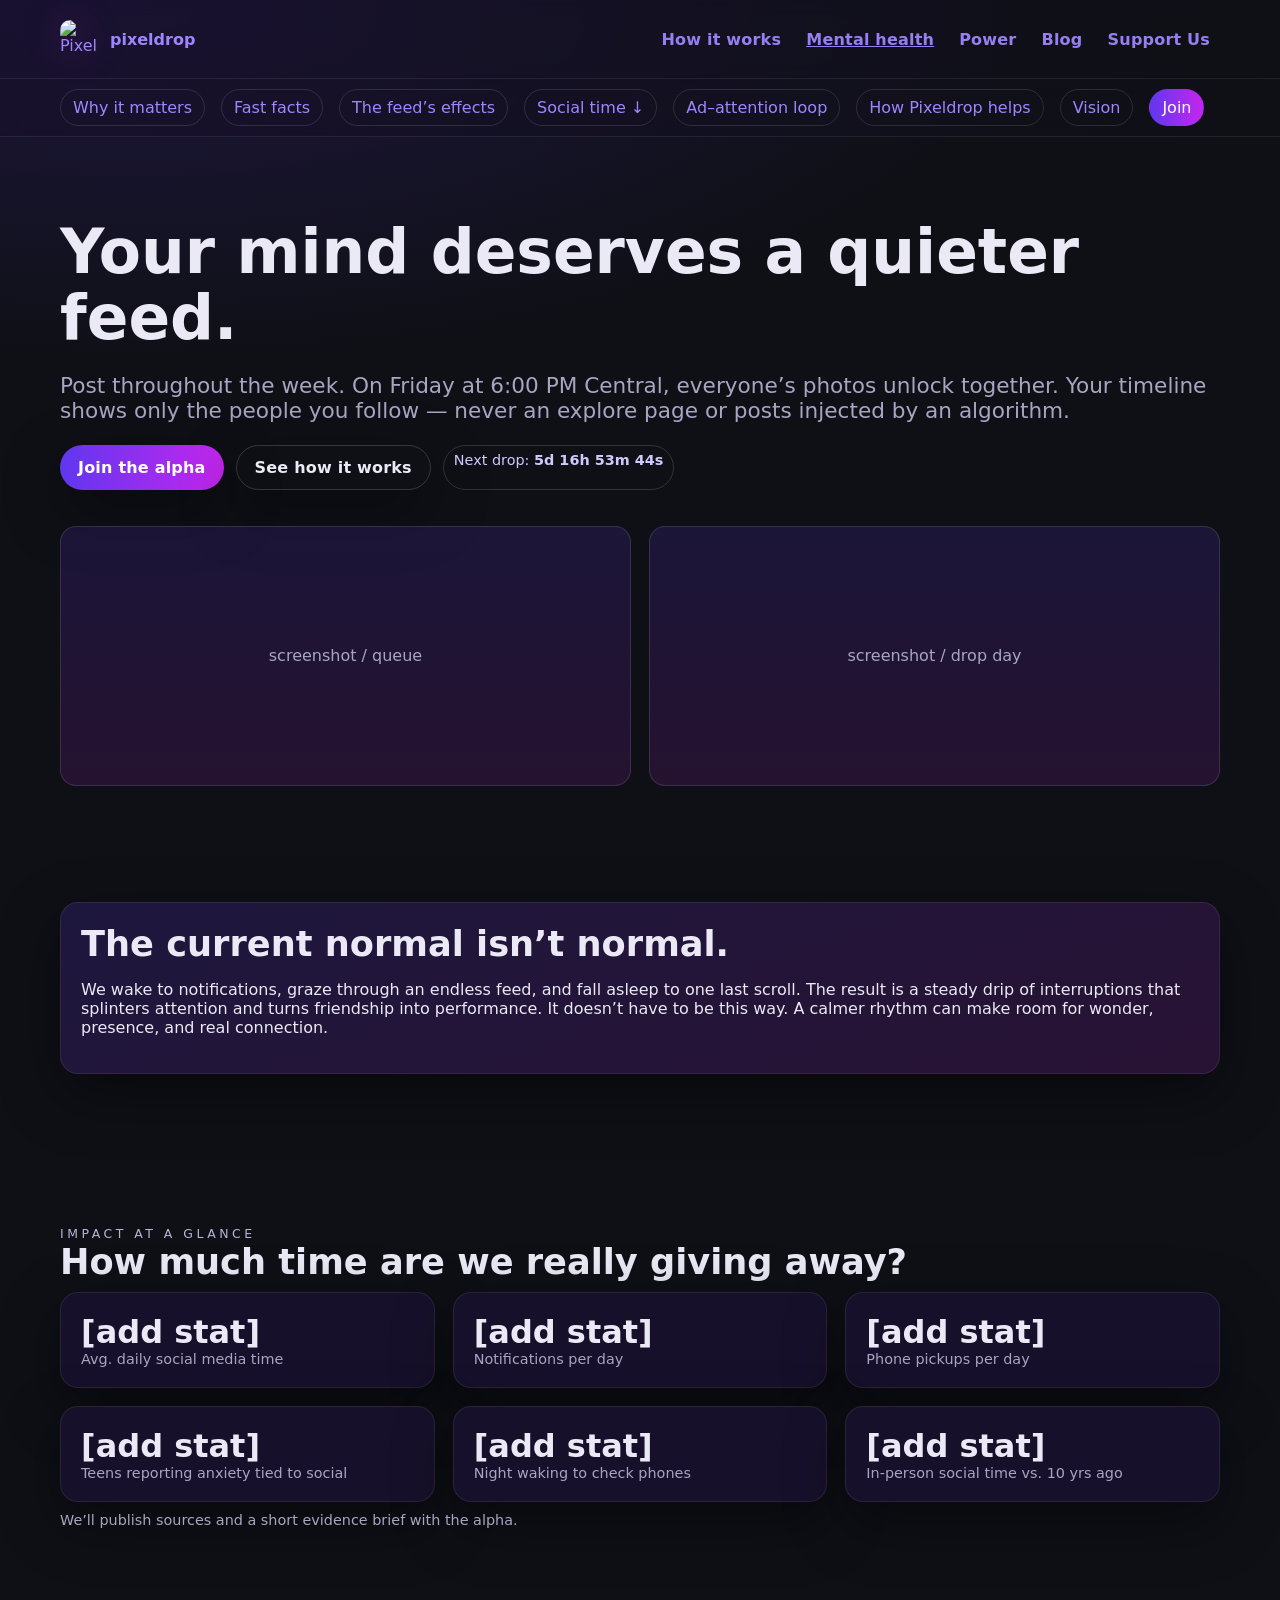
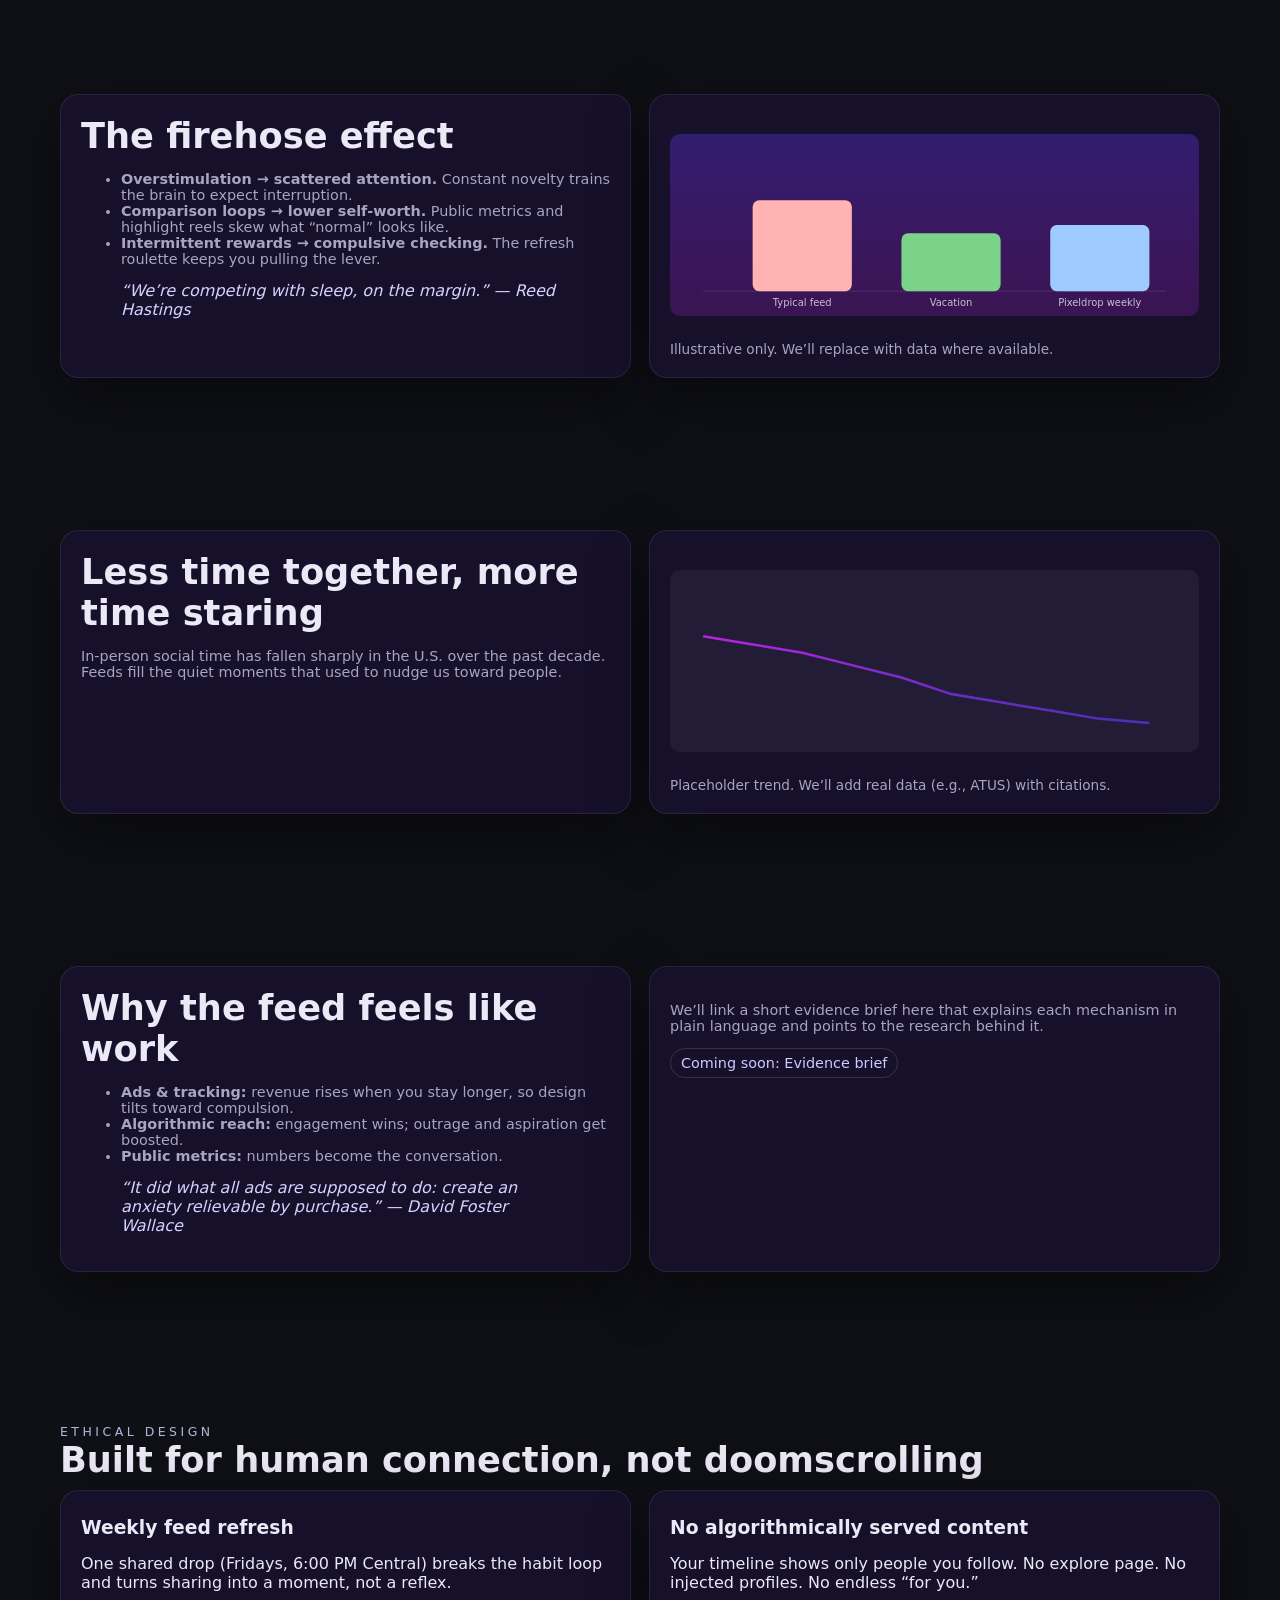
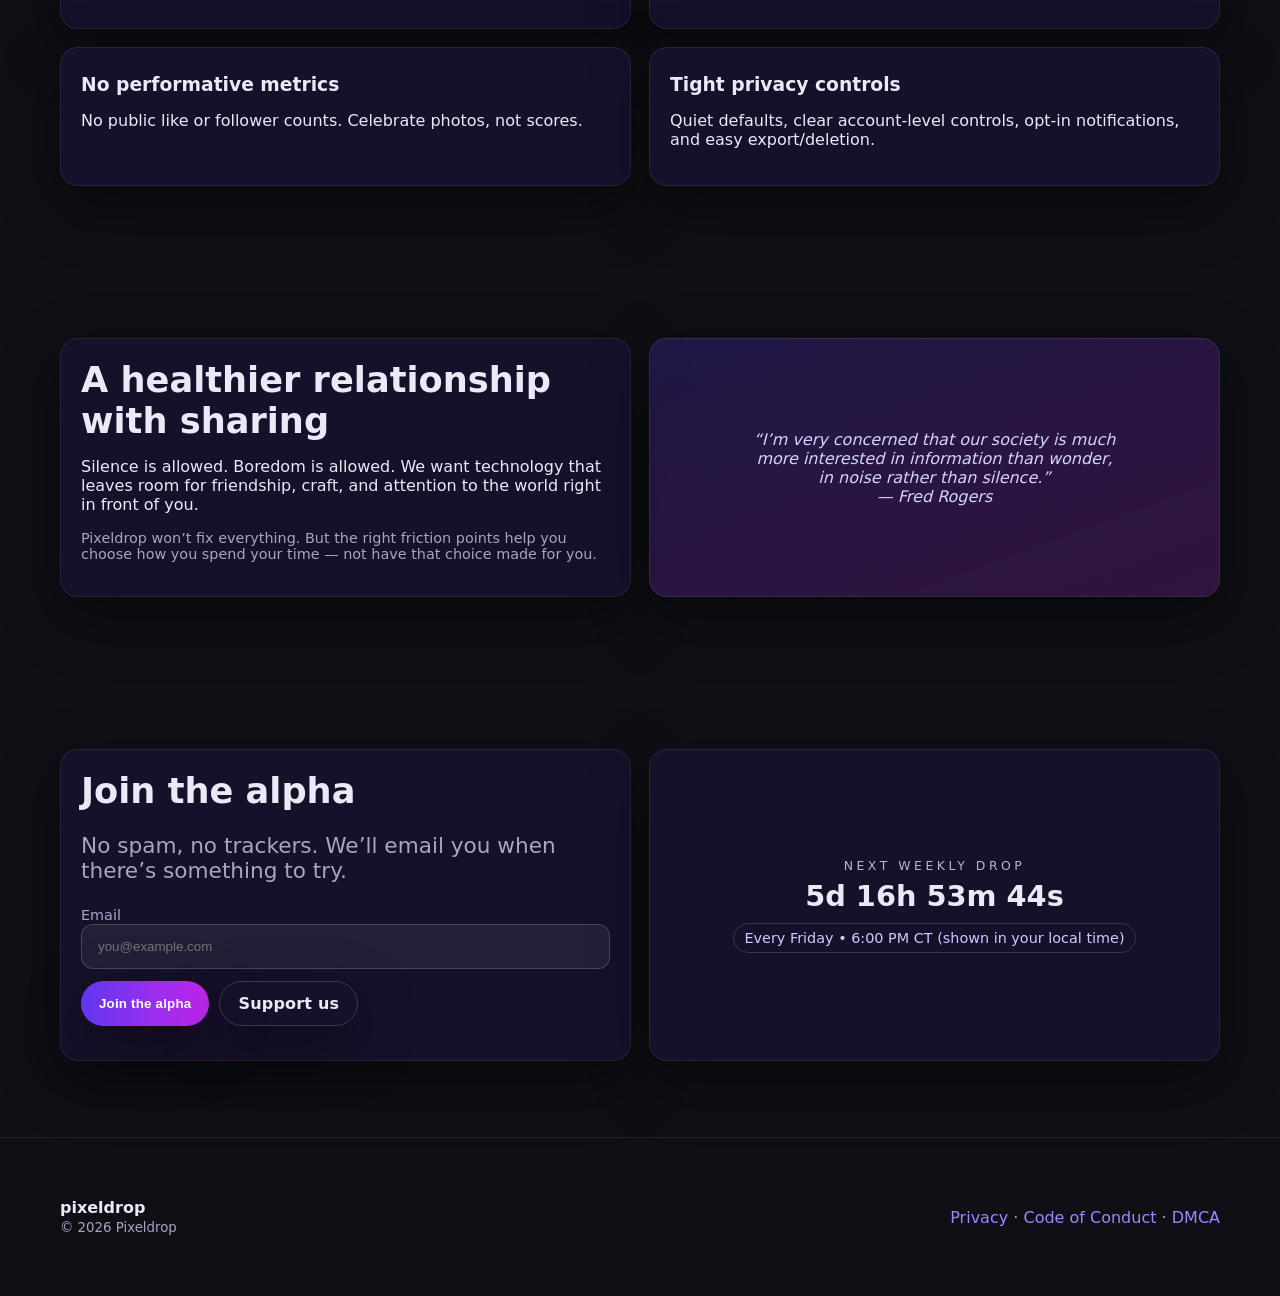
==== mental_health.html @ 91ca6a65 "rename" ====
<!DOCTYPE html>
<html lang="en">
<head>
  <meta charset="utf-8" />
  <meta name="viewport" content="width=device-width, initial-scale=1" />
  <title>Pixeldrop — Mental health</title>
  <meta name="description" content="How attention-extractive design harms wellbeing, and how Pixeldrop’s weekly, non-algorithmic photo sharing helps." />
  <meta name="theme-color" content="#0F1016" />
  <style>
    :root{
      --bg: #0F1016;           /* Dark Gray/Black */
      --panel: #17102B;        /* Dark Violet-Black */
      --ink: #EAE9F5;          /* Off-white */
      --muted: #A7A5C2;        /* Muted text */
      --purpleBlue: #6037EF;   /* Vivid Purple-Blue */
      --deepPurple: #5D208B;   /* Deep Purple */
      --magenta: #C526EE;      /* Bright Magenta */
      --radius: 18px;
      --shadow: 0 20px 60px rgba(0,0,0,.45);
      --max: 1200px;
      --gap: 18px;
    }
    *{ box-sizing:border-box }
    body{
      margin:0; color:var(--ink);
      font-family: ui-sans-serif, system-ui, -apple-system, Segoe UI, Roboto, Inter, "Helvetica Neue", Arial;
      background:
        radial-gradient(1200px 420px at 80% -10%, rgba(197,38,238,.16), transparent),
        radial-gradient(900px 360px at 10% 0%, rgba(96,55,239,.18), transparent),
        var(--bg);
      scroll-behavior: smooth;
    }
    a{ color:#9F86FF; text-decoration:none }
    a:hover{ text-decoration:underline }
    .container{ max-width:var(--max); margin:0 auto; padding:20px }
    header{ position:sticky; top:0; z-index:1000; background: linear-gradient(90deg, rgba(23,16,43,.65), rgba(15,16,22,.65)); backdrop-filter: blur(8px); border-bottom:1px solid rgba(255,255,255,.08) }
    .row{ display:flex; align-items:center; justify-content:space-between; gap:16px }
    nav a{ margin:0 10px; font-weight:700; letter-spacing:.2px; opacity:.95 }
    nav a.active{ text-decoration:underline }
    .brand{ display:flex; align-items:center; gap:12px }
    .brand .logo{ width:38px; height:38px; border-radius:10px; filter: drop-shadow(0 0 18px rgba(197,38,238,.35)) }
    .btn{ display:inline-flex; align-items:center; gap:10px; padding:12px 18px; border-radius:999px; font-weight:800; letter-spacing:.2px; border:0; cursor:pointer; box-shadow: var(--shadow) }
    .btn.primary{ background: linear-gradient(90deg, var(--purpleBlue), var(--magenta)); color:white }
    .btn.ghost{ background:transparent; color:var(--ink); border:1px solid rgba(255,255,255,.16) }
    .hero{ padding:72px 20px 40px }
    h1{ font-size: clamp(2.3rem, 2.8vw + 1.6rem, 4rem); line-height:1.08; margin:10px 0 12px }
    .lead{ font-size: clamp(1.05rem, .75vw + 1rem, 1.35rem); color:var(--muted) }
    .cta{ display:flex; gap:12px; flex-wrap:wrap; margin-top:20px }
    .pill{ display:inline-block; padding:6px 10px; border:1px solid rgba(255,255,255,.14); border-radius:999px; font-size:.9rem; color:#cfc9ff }
    .gallery{ margin-top:36px; display:grid; grid-template-columns: repeat(12, 1fr); gap:var(--gap) }
    .frame{ grid-column: span 6; border-radius: 16px; background: linear-gradient(180deg, rgba(96,55,239,.16), rgba(197,38,238,.12)); border:1px solid rgba(255,255,255,.12); height: 260px; display:grid; place-items:center; color: var(--muted) }
    .section{ padding:56px 20px }
    .panel{ background:var(--panel); border:1px solid rgba(255,255,255,.08); border-radius:var(--radius); padding:20px; box-shadow:var(--shadow) }
    .grid{ display:grid; gap:var(--gap) }
    .cols-2{ grid-template-columns: repeat(1, 1fr) }
    .cols-3{ grid-template-columns: repeat(1, 1fr) }
    @media (min-width: 900px){ .cols-2{ grid-template-columns: repeat(2, 1fr) } .cols-3{ grid-template-columns: repeat(3, 1fr) } }
    h2{ font-size: clamp(1.6rem, 1.3vw + 1.2rem, 2.2rem); margin:0 0 10px }
    h3{ margin:6px 0 8px }
    .kicker{ letter-spacing:.28em; text-transform:uppercase; color:#b8b4d6; font-size:.78rem }
    .small{ color:var(--muted); font-size:.9rem }
    .stat{ font-size:2rem; font-weight:900 }
    .quote{ font-style:italic; color:#d6d2ff }
    .footer{ padding:40px 20px; border-top:1px solid rgba(255,255,255,.08) }

    /* Sticky local nav */
    .subnav-wrap{ position:sticky; top:64px; z-index:900; background: linear-gradient(90deg, rgba(23,16,43,.75), rgba(15,16,22,.75)); backdrop-filter: blur(8px); border-bottom:1px solid rgba(255,255,255,.08) }
    .subnav{ display:flex; gap:16px; overflow:auto; padding:10px 20px; max-width:var(--max); margin:0 auto }
    .subnav a{ white-space:nowrap; padding:8px 12px; border-radius:999px; border:1px solid rgba(255,255,255,.12) }
    .subnav a[aria-current="true"]{ background: linear-gradient(90deg, var(--purpleBlue), var(--magenta)); color:white; border-color: transparent }

    /* Simple chart styles */
    .chart{ width:100%; height: 220px; display:block }
    .chart-note{ color:var(--muted); font-size:.85rem; margin-top:6px }
  </style>
</head>
<body>
  <header>
    <div class="container row">
      <a href="/" class="brand" aria-label="Pixeldrop home">
        <img class="logo" src="/assets/pixel_drop.png" alt="Pixeldrop logo" width="38" height="38" />
        <strong>pixeldrop</strong>
      </a>
      <nav aria-label="Primary">
        <a href="/how-it-works">How it works</a>
        <a href="/mental-health" class="active">Mental health</a>
        <a href="/power">Power</a>
        <a href="/blog">Blog</a>
        <a href="/support-us">Support Us</a>
      </nav>
    </div>
  </header>

  <!-- Local sticky subnav -->
  <div class="subnav-wrap">
    <div class="subnav" id="subnav">
      <a href="#why" aria-current="true">Why it matters</a>
      <a href="#facts">Fast facts</a>
      <a href="#effects">The feed’s effects</a>
      <a href="#social-time">Social time ↓</a>
      <a href="#ad-loop">Ad–attention loop</a>
      <a href="#pixeldrop-helps">How Pixeldrop helps</a>
      <a href="#vision">Vision</a>
      <a href="#join">Join</a>
    </div>
  </div>

  <main>
    <section class="hero container" id="top">
      <h1>Your mind deserves a quieter feed.</h1>
      <p class="lead">Post throughout the week. On Friday at 6:00 PM Central, everyone’s photos unlock together. Your timeline shows only the people you follow — never an explore page or posts injected by an algorithm.</p>
      <div class="cta">
        <a class="btn primary" href="#join">Join the alpha</a>
        <a class="btn ghost" href="/how-it-works">See how it works</a>
        <span class="pill">Next drop: <span id="countdown" style="font-weight:800">calculating…</span></span>
      </div>
      <div class="gallery" aria-hidden="true">
        <div class="frame">screenshot / queue</div>
        <div class="frame">screenshot / drop day</div>
      </div>
    </section>

    <!-- WHY IT MATTERS -->
    <section class="section" id="why">
      <div class="container">
        <div class="panel" style="background: linear-gradient(160deg, rgba(96,55,239,.18), rgba(197,38,238,.14));">
          <h2>The current normal isn’t normal.</h2>
          <p>We wake to notifications, graze through an endless feed, and fall asleep to one last scroll. The result is a steady drip of interruptions that splinters attention and turns friendship into performance. It doesn’t have to be this way. A calmer rhythm can make room for wonder, presence, and real connection.</p>
        </div>
      </div>
    </section>

    <!-- FAST FACTS -->
    <section class="section" id="facts">
      <div class="container">
        <div class="kicker">Impact at a glance</div>
        <h2>How much time are we really giving away?</h2>
        <div class="grid cols-3">
          <div class="panel"><div class="stat">[add stat]</div><div class="small">Avg. daily social media time</div></div>
          <div class="panel"><div class="stat">[add stat]</div><div class="small">Notifications per day</div></div>
          <div class="panel"><div class="stat">[add stat]</div><div class="small">Phone pickups per day</div></div>
          <div class="panel"><div class="stat">[add stat]</div><div class="small">Teens reporting anxiety tied to social</div></div>
          <div class="panel"><div class="stat">[add stat]</div><div class="small">Night waking to check phones</div></div>
          <div class="panel"><div class="stat">[add stat]</div><div class="small">In‑person social time vs. 10 yrs ago</div></div>
        </div>
        <p class="small" style="margin-top:10px">We’ll publish sources and a short evidence brief with the alpha.</p>
      </div>
    </section>

    <!-- THE FEED'S EFFECTS -->
    <section class="section" id="effects">
      <div class="container grid cols-2">
        <div class="panel">
          <h2>The firehose effect</h2>
          <ul class="small">
            <li><strong>Overstimulation → scattered attention.</strong> Constant novelty trains the brain to expect interruption.</li>
            <li><strong>Comparison loops → lower self‑worth.</strong> Public metrics and highlight reels skew what “normal” looks like.</li>
            <li><strong>Intermittent rewards → compulsive checking.</strong> The refresh roulette keeps you pulling the lever.</li>
          </ul>
          <blockquote class="quote" style="margin-top:10px">“We’re competing with sleep, on the margin.” — Reed Hastings</blockquote>
        </div>
        <div class="panel">
          <svg role="img" aria-label="Illustrative bar chart of daily checks" class="chart" viewBox="0 0 640 220">
            <defs>
              <linearGradient id="g" x1="0" y1="0" x2="0" y2="1">
                <stop offset="0" stop-color="rgba(96,55,239,.35)"/>
                <stop offset="1" stop-color="rgba(197,38,238,.2)"/>
              </linearGradient>
            </defs>
            <rect width="640" height="220" rx="12" fill="url(#g)"/>
            <g transform="translate(40,20)" fill="none">
              <line x1="0" y1="170" x2="560" y2="170" stroke="currentColor" opacity=".15"/>
              <g>
                <rect x="60" y="60" width="120" height="110" rx="8" fill="#ffb3b3"/>
                <text x="120" y="188" text-anchor="middle" fill="currentColor" opacity=".8" font-size="12">Typical feed</text>
              </g>
              <g>
                <rect x="240" y="100" width="120" height="70" rx="8" fill="#7bd389"/>
                <text x="300" y="188" text-anchor="middle" fill="currentColor" opacity=".8" font-size="12">Vacation</text>
              </g>
              <g>
                <rect x="420" y="90" width="120" height="80" rx="8" fill="#9ecaff"/>
                <text x="480" y="188" text-anchor="middle" fill="currentColor" opacity=".8" font-size="12">Pixeldrop weekly</text>
              </g>
            </g>
          </svg>
          <div class="chart-note">Illustrative only. We’ll replace with data where available.</div>
        </div>
      </div>
    </section>

    <!-- SOCIAL TIME DOWN -->
    <section class="section" id="social-time">
      <div class="container grid cols-2">
        <div class="panel">
          <h2>Less time together, more time staring</h2>
          <p class="small">In‑person social time has fallen sharply in the U.S. over the past decade. Feeds fill the quiet moments that used to nudge us toward people.</p>
        </div>
        <div class="panel">
          <svg role="img" aria-label="Placeholder line chart: in-person social time trending down" class="chart" viewBox="0 0 640 220">
            <defs>
              <linearGradient id="line" x1="0" y1="0" x2="0" y2="1">
                <stop offset="0" stop-color="rgba(197,38,238,.9)"/>
                <stop offset="1" stop-color="rgba(96,55,239,.7)"/>
              </linearGradient>
            </defs>
            <rect width="640" height="220" rx="12" fill="rgba(255,255,255,.05)"/>
            <g transform="translate(40,20)" fill="none" stroke-width="3">
              <polyline points="0,60 60,70 120,80 180,95 240,110 300,130 360,140 420,150 480,160 540,165" stroke="url(#line)"/>
            </g>
          </svg>
          <div class="chart-note">Placeholder trend. We’ll add real data (e.g., ATUS) with citations.</div>
        </div>
      </div>
    </section>

    <!-- AD–ATTENTION LOOP -->
    <section class="section" id="ad-loop">
      <div class="container grid cols-2">
        <div class="panel">
          <h2>Why the feed feels like work</h2>
          <ul class="small">
            <li><strong>Ads & tracking:</strong> revenue rises when you stay longer, so design tilts toward compulsion.</li>
            <li><strong>Algorithmic reach:</strong> engagement wins; outrage and aspiration get boosted.</li>
            <li><strong>Public metrics:</strong> numbers become the conversation.</li>
          </ul>
          <blockquote class="quote" style="margin-top:10px">“It did what all ads are supposed to do: create an anxiety relievable by purchase.” — David Foster Wallace</blockquote>
        </div>
        <div class="panel">
          <p class="small">We’ll link a short evidence brief here that explains each mechanism in plain language and points to the research behind it.</p>
          <div class="pill">Coming soon: Evidence brief</div>
        </div>
      </div>
    </section>

    <!-- HOW PIXELDROP HELPS -->
    <section class="section" id="pixeldrop-helps">
      <div class="container">
        <div class="kicker">Ethical design</div>
        <h2>Built for human connection, not doomscrolling</h2>
        <div class="grid cols-2">
          <div class="panel">
            <h3>Weekly feed refresh</h3>
            <p>One shared drop (Fridays, 6:00 PM Central) breaks the habit loop and turns sharing into a moment, not a reflex.</p>
          </div>
          <div class="panel">
            <h3>No algorithmically served content</h3>
            <p>Your timeline shows only people you follow. No explore page. No injected profiles. No endless “for you.”</p>
          </div>
          <div class="panel">
            <h3>No performative metrics</h3>
            <p>No public like or follower counts. Celebrate photos, not scores.</p>
          </div>
          <div class="panel">
            <h3>Tight privacy controls</h3>
            <p>Quiet defaults, clear account‑level controls, opt‑in notifications, and easy export/deletion.</p>
          </div>
        </div>
      </div>
    </section>

    <!-- VISION / QUOTE -->
    <section class="section" id="vision">
      <div class="container grid cols-2">
        <div class="panel">
          <h2>A healthier relationship with sharing</h2>
          <p>Silence is allowed. Boredom is allowed. We want technology that leaves room for friendship, craft, and attention to the world right in front of you.</p>
          <p class="small">Pixeldrop won’t fix everything. But the right friction points help you choose how you spend your time — not have that choice made for you.</p>
        </div>
        <div class="panel" style="display:grid; place-items:center; background: linear-gradient(160deg, rgba(96,55,239,.22), rgba(197,38,238,.18));">
          <blockquote class="quote" style="max-width:36ch; text-align:center">“I’m very concerned that our society is much more interested in information than wonder, in noise rather than silence.”<br>— Fred Rogers</blockquote>
        </div>
      </div>
    </section>

    <!-- CTA -->
    <section class="section" id="join">
      <div class="container grid cols-2">
        <div class="panel">
          <h2>Join the alpha</h2>
          <p class="lead">No spam, no trackers. We’ll email you when there’s something to try.</p>
          <form onsubmit="return signup(event)">
            <label class="small" for="email">Email</label>
            <input id="email" name="email" type="email" required placeholder="you@example.com"
              style="width:100%; padding:14px 16px; border-radius: 12px; border:1px solid rgba(255,255,255,.18); background: rgba(255,255,255,.06); color:var(--ink)">
            <div style="display:flex; gap:10px; margin-top: 12px">
              <button class="btn primary" type="submit">Join the alpha</button>
              <a class="btn ghost" href="/support-us">Support us</a>
            </div>
            <p id="msg" class="small" style="margin-top:10px" aria-live="polite"></p>
          </form>
        </div>
        <div class="panel" style="display:grid; place-items:center">
          <div style="text-align:center">
            <div class="kicker">Next weekly drop</div>
            <div id="countdown2" style="font-weight:800; font-size: clamp(1.1rem, 1.2vw + .9rem, 1.8rem); margin-top:6px">calculating…</div>
            <div class="pill" style="margin-top:10px">Every Friday • 6:00 PM CT (shown in your local time)</div>
          </div>
        </div>
      </div>
    </section>
  </main>

  <footer class="footer">
    <div class="container row">
      <div>
        <strong>pixeldrop</strong><br>
        <small style="color:var(--muted)">© <span id="year"></span> Pixeldrop</small>
      </div>
      <div style="color:var(--muted)">
        <a href="/privacy">Privacy</a> · <a href="/code-of-conduct">Code of Conduct</a> · <a href="/dmca">DMCA</a>
      </div>
    </div>
  </footer>

  <script>
    // Countdown to Friday 6:00 PM America/Chicago (displayed in visitor local time)
    (function(){
      const tz = 'America/Chicago';
      const dtf = new Intl.DateTimeFormat('en-US', { timeZone: tz, hour12:false, year:'numeric', month:'2-digit', day:'2-digit', hour:'2-digit', minute:'2-digit', second:'2-digit' });
      function parts(date){ return Object.fromEntries(dtf.formatToParts(date).map(p=>[p.type, p.value])); }
      function centralNowAsUTC(){ const p = parts(new Date()); return new Date(Date.UTC(p.year, p.month-1, p.day, p.hour, p.minute, p.second)); }
      function toUTCFromCentralLocal(year, month, day, hour, minute){ const assumed = new Date(Date.UTC(year, month-1, day, hour, minute, 0)); const pp = parts(assumed); const assumedAsUTC = Date.UTC(pp.year, pp.month-1, pp.day, pp.hour, pp.minute, pp.second); const offsetMin = (assumedAsUTC - assumed.getTime()) / 60000; return new Date(assumed.getTime() - offsetMin*60000); }
      function nextFriday18CT(){ const nowCentralUTC = centralNowAsUTC(); const dow = nowCentralUTC.getUTCDay(); const FRIDAY = 5; let add = (7 + FRIDAY - dow) % 7; const mins = nowCentralUTC.getUTCHours()*60 + nowCentralUTC.getUTCMinutes(); if(add === 0 && mins >= 18*60) add = 7; const y = nowCentralUTC.getUTCFullYear(); const m = nowCentralUTC.getUTCMonth(); const d = nowCentralUTC.getUTCDate() + add; return toUTCFromCentralLocal(y, m+1, d, 18, 0); }
      const target = nextFriday18CT();
      function tick(){ const now = new Date(); const diff = target - now; const el1 = document.getElementById('countdown'); const el2 = document.getElementById('countdown2'); if(diff <= 0){ if(el1) el1.textContent = 'dropping now ✨'; if(el2) el2.textContent = 'dropping now ✨'; return; } const d = Math.floor(diff / (1000*60*60*24)); const h = Math.floor((diff / (1000*60*60)) % 24); const m = Math.floor((diff / (1000*60)) % 60); const s = Math.floor((diff / 1000) % 60); const text = `${d}d ${h}h ${m}m ${s}s`; if(el1) el1.textContent = text; if(el2) el2.textContent = text; }
      tick(); setInterval(tick, 1000);
    })();

    // Local subnav highlight
    (function(){
      const anchors = ['why','facts','effects','social-time','ad-loop','pixeldrop-helps','vision','join'];
      const links = anchors.map(id => [id, document.querySelector(`.subnav a[href='#${id}']`)]);
      const io = new IntersectionObserver((entries)=>{
        entries.forEach(e => {
          if(e.isIntersecting){
            links.forEach(([id, a]) => a && a.setAttribute('aria-current', e.target.id === id ? 'true' : 'false'))
          }
        })
      }, { rootMargin: '-30% 0px -65% 0px', threshold: 0.01 });
      anchors.forEach(id => { const el = document.getElementById(id); if(el) io.observe(el); });
    })();

    // Newsletter placeholder
    function signup(e){ e.preventDefault(); const email = document.getElementById('email').value.trim(); const msg = document.getElementById('msg'); if(!/^[^\s@]+@[^\s@]+\.[^\s@]+$/.test(email)){ msg.textContent='Please enter a valid email.'; return false; } msg.textContent='Thanks — we\'ll be in touch.'; e.target.reset(); return false; }

    document.getElementById('year').textContent = new Date().getFullYear();
  </script>
</body>
</html>
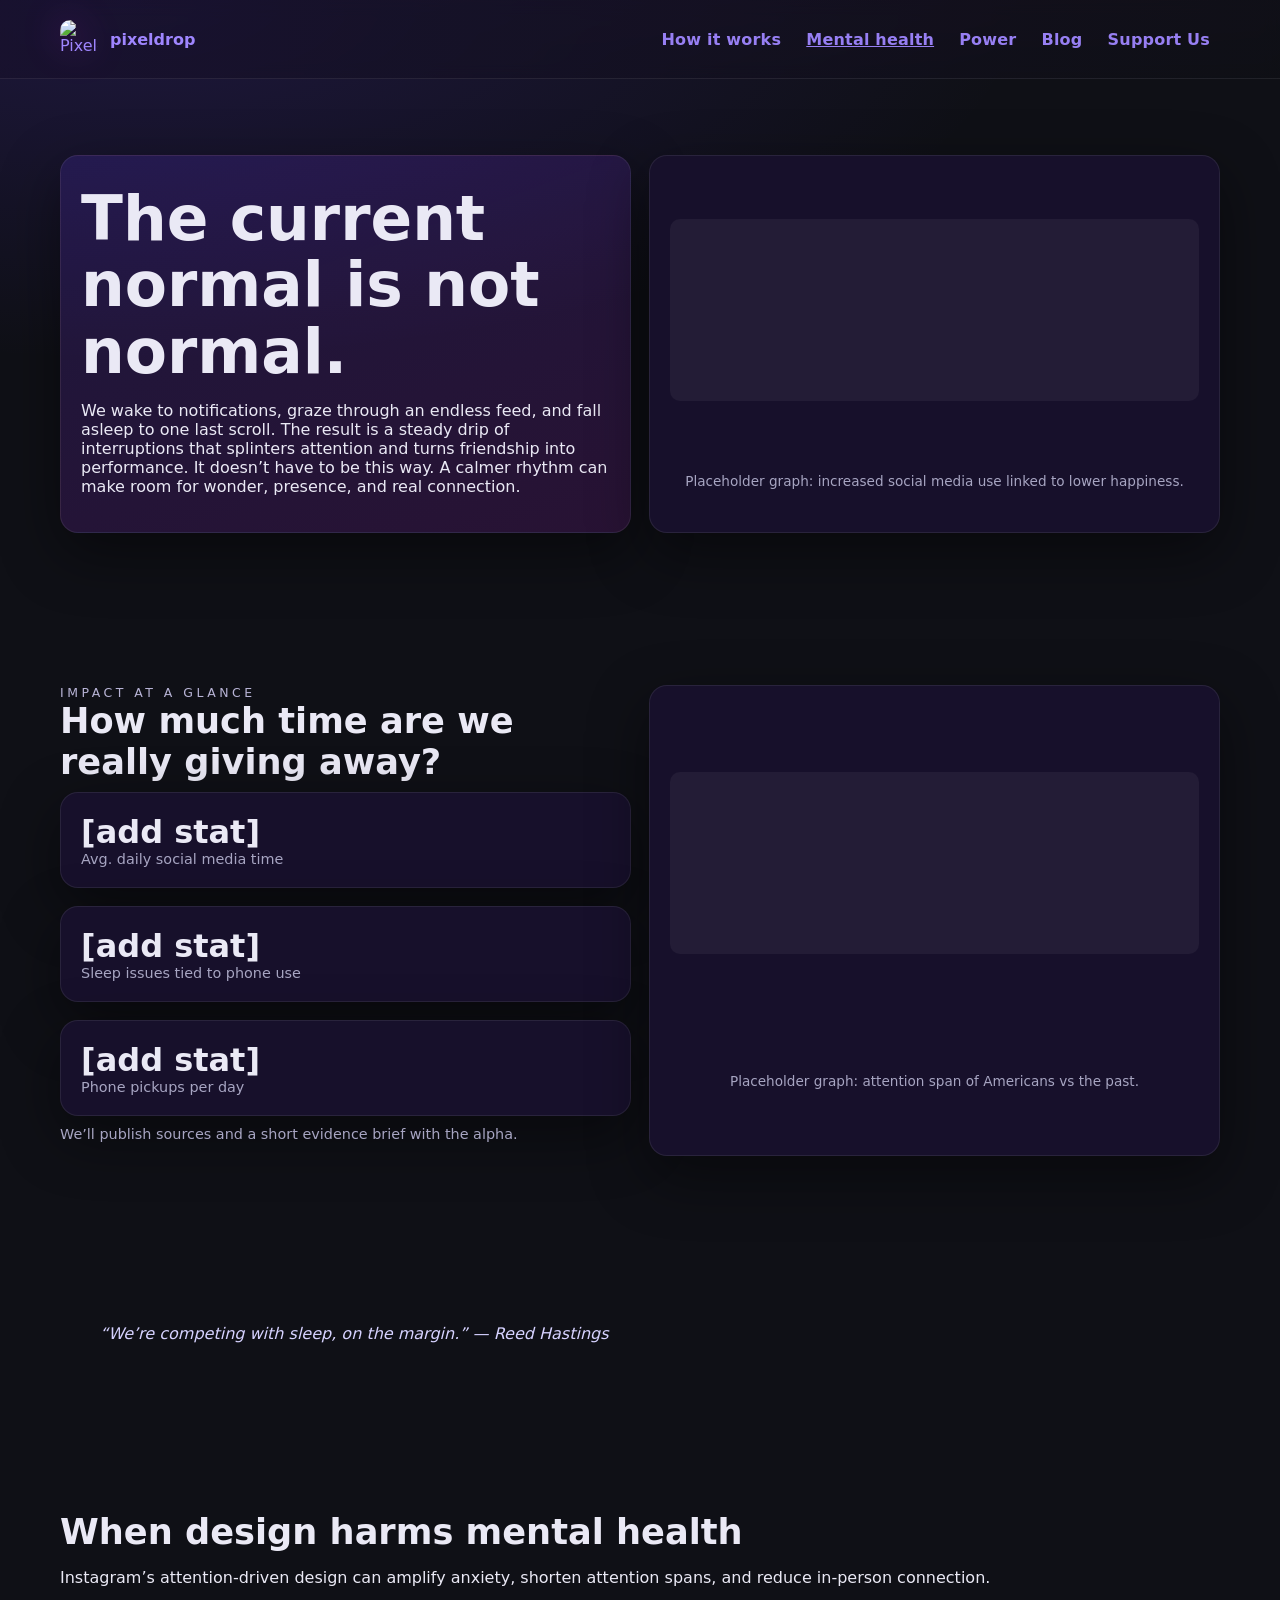
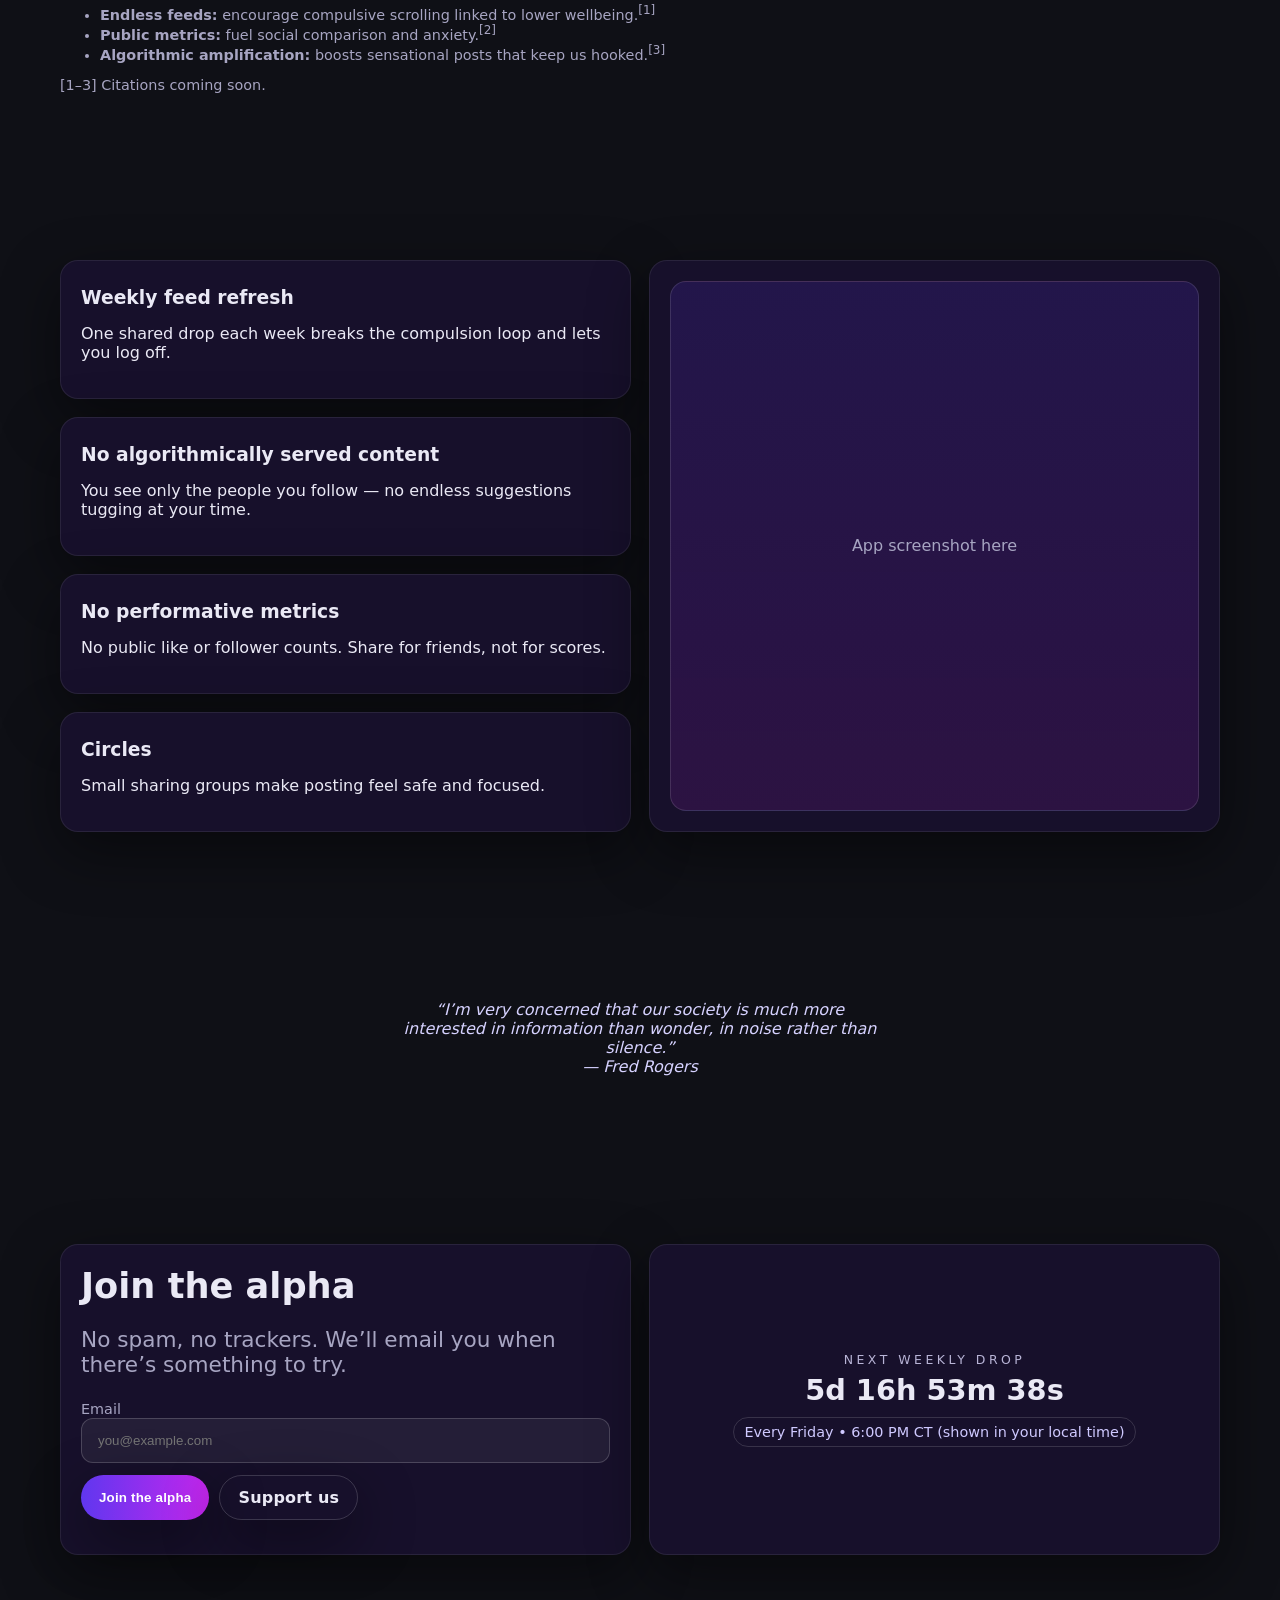
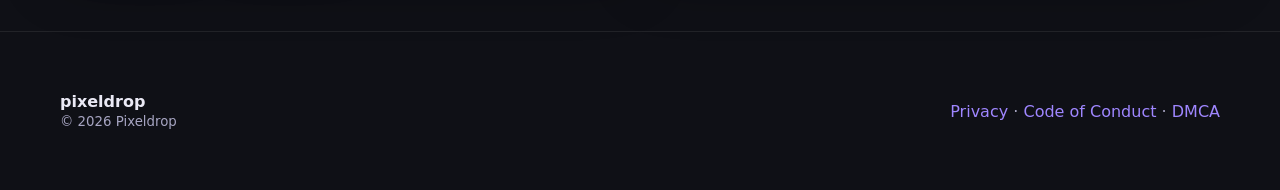
==== commit 40bd8413: "Revamp mental health page layout" ====
--- a/mental_health.html
+++ b/mental_health.html
@@ -42,10 +42,8 @@
     .btn{ display:inline-flex; align-items:center; gap:10px; padding:12px 18px; border-radius:999px; font-weight:800; letter-spacing:.2px; border:0; cursor:pointer; box-shadow: var(--shadow) }
     .btn.primary{ background: linear-gradient(90deg, var(--purpleBlue), var(--magenta)); color:white }
     .btn.ghost{ background:transparent; color:var(--ink); border:1px solid rgba(255,255,255,.16) }
-    .hero{ padding:72px 20px 40px }
     h1{ font-size: clamp(2.3rem, 2.8vw + 1.6rem, 4rem); line-height:1.08; margin:10px 0 12px }
     .lead{ font-size: clamp(1.05rem, .75vw + 1rem, 1.35rem); color:var(--muted) }
-    .cta{ display:flex; gap:12px; flex-wrap:wrap; margin-top:20px }
     .pill{ display:inline-block; padding:6px 10px; border:1px solid rgba(255,255,255,.14); border-radius:999px; font-size:.9rem; color:#cfc9ff }
     .gallery{ margin-top:36px; display:grid; grid-template-columns: repeat(12, 1fr); gap:var(--gap) }
     .frame{ grid-column: span 6; border-radius: 16px; background: linear-gradient(180deg, rgba(96,55,239,.16), rgba(197,38,238,.12)); border:1px solid rgba(255,255,255,.12); height: 260px; display:grid; place-items:center; color: var(--muted) }
@@ -62,12 +60,6 @@
     .stat{ font-size:2rem; font-weight:900 }
     .quote{ font-style:italic; color:#d6d2ff }
     .footer{ padding:40px 20px; border-top:1px solid rgba(255,255,255,.08) }
-
-    /* Sticky local nav */
-    .subnav-wrap{ position:sticky; top:64px; z-index:900; background: linear-gradient(90deg, rgba(23,16,43,.75), rgba(15,16,22,.75)); backdrop-filter: blur(8px); border-bottom:1px solid rgba(255,255,255,.08) }
-    .subnav{ display:flex; gap:16px; overflow:auto; padding:10px 20px; max-width:var(--max); margin:0 auto }
-    .subnav a{ white-space:nowrap; padding:8px 12px; border-radius:999px; border:1px solid rgba(255,255,255,.12) }
-    .subnav a[aria-current="true"]{ background: linear-gradient(90deg, var(--purpleBlue), var(--magenta)); color:white; border-color: transparent }
 
     /* Simple chart styles */
     .chart{ width:100%; height: 220px; display:block }
@@ -91,185 +83,92 @@
     </div>
   </header>
 
-  <!-- Local sticky subnav -->
-  <div class="subnav-wrap">
-    <div class="subnav" id="subnav">
-      <a href="#why" aria-current="true">Why it matters</a>
-      <a href="#facts">Fast facts</a>
-      <a href="#effects">The feed’s effects</a>
-      <a href="#social-time">Social time ↓</a>
-      <a href="#ad-loop">Ad–attention loop</a>
-      <a href="#pixeldrop-helps">How Pixeldrop helps</a>
-      <a href="#vision">Vision</a>
-      <a href="#join">Join</a>
-    </div>
-  </div>
-
   <main>
-    <section class="hero container" id="top">
-      <h1>Your mind deserves a quieter feed.</h1>
-      <p class="lead">Post throughout the week. On Friday at 6:00 PM Central, everyone’s photos unlock together. Your timeline shows only the people you follow — never an explore page or posts injected by an algorithm.</p>
-      <div class="cta">
-        <a class="btn primary" href="#join">Join the alpha</a>
-        <a class="btn ghost" href="/how-it-works">See how it works</a>
-        <span class="pill">Next drop: <span id="countdown" style="font-weight:800">calculating…</span></span>
-      </div>
-      <div class="gallery" aria-hidden="true">
-        <div class="frame">screenshot / queue</div>
-        <div class="frame">screenshot / drop day</div>
-      </div>
-    </section>
-
-    <!-- WHY IT MATTERS -->
     <section class="section" id="why">
-      <div class="container">
+      <div class="container grid cols-2">
         <div class="panel" style="background: linear-gradient(160deg, rgba(96,55,239,.18), rgba(197,38,238,.14));">
-          <h2>The current normal isn’t normal.</h2>
+          <h1>The current normal is not normal.</h1>
           <p>We wake to notifications, graze through an endless feed, and fall asleep to one last scroll. The result is a steady drip of interruptions that splinters attention and turns friendship into performance. It doesn’t have to be this way. A calmer rhythm can make room for wonder, presence, and real connection.</p>
+        </div>
+        <div class="panel" style="display:grid; place-items:center">
+          <svg role="img" aria-label="Placeholder graph: social media use vs happiness" class="chart" viewBox="0 0 640 220">
+            <rect width="640" height="220" rx="12" fill="rgba(255,255,255,.05)"/>
+          </svg>
+          <div class="chart-note">Placeholder graph: increased social media use linked to lower happiness.</div>
         </div>
       </div>
     </section>
 
     <!-- FAST FACTS -->
     <section class="section" id="facts">
+      <div class="container grid cols-2">
+        <div>
+          <div class="kicker">Impact at a glance</div>
+          <h2>How much time are we really giving away?</h2>
+          <div class="grid">
+            <div class="panel"><div class="stat">[add stat]</div><div class="small">Avg. daily social media time</div></div>
+            <div class="panel"><div class="stat">[add stat]</div><div class="small">Sleep issues tied to phone use</div></div>
+            <div class="panel"><div class="stat">[add stat]</div><div class="small">Phone pickups per day</div></div>
+          </div>
+          <p class="small" style="margin-top:10px">We’ll publish sources and a short evidence brief with the alpha.</p>
+        </div>
+        <div class="panel" style="display:grid; place-items:center">
+          <svg role="img" aria-label="Placeholder graph: attention span over time" class="chart" viewBox="0 0 640 220">
+            <rect width="640" height="220" rx="12" fill="rgba(255,255,255,.05)"/>
+          </svg>
+          <div class="chart-note">Placeholder graph: attention span of Americans vs the past.</div>
+        </div>
+      </div>
+    </section>
+
+    <section class="section">
       <div class="container">
-        <div class="kicker">Impact at a glance</div>
-        <h2>How much time are we really giving away?</h2>
-        <div class="grid cols-3">
-          <div class="panel"><div class="stat">[add stat]</div><div class="small">Avg. daily social media time</div></div>
-          <div class="panel"><div class="stat">[add stat]</div><div class="small">Notifications per day</div></div>
-          <div class="panel"><div class="stat">[add stat]</div><div class="small">Phone pickups per day</div></div>
-          <div class="panel"><div class="stat">[add stat]</div><div class="small">Teens reporting anxiety tied to social</div></div>
-          <div class="panel"><div class="stat">[add stat]</div><div class="small">Night waking to check phones</div></div>
-          <div class="panel"><div class="stat">[add stat]</div><div class="small">In‑person social time vs. 10 yrs ago</div></div>
-        </div>
-        <p class="small" style="margin-top:10px">We’ll publish sources and a short evidence brief with the alpha.</p>
-      </div>
-    </section>
-
-    <!-- THE FEED'S EFFECTS -->
-    <section class="section" id="effects">
-      <div class="container grid cols-2">
-        <div class="panel">
-          <h2>The firehose effect</h2>
-          <ul class="small">
-            <li><strong>Overstimulation → scattered attention.</strong> Constant novelty trains the brain to expect interruption.</li>
-            <li><strong>Comparison loops → lower self‑worth.</strong> Public metrics and highlight reels skew what “normal” looks like.</li>
-            <li><strong>Intermittent rewards → compulsive checking.</strong> The refresh roulette keeps you pulling the lever.</li>
-          </ul>
-          <blockquote class="quote" style="margin-top:10px">“We’re competing with sleep, on the margin.” — Reed Hastings</blockquote>
-        </div>
-        <div class="panel">
-          <svg role="img" aria-label="Illustrative bar chart of daily checks" class="chart" viewBox="0 0 640 220">
-            <defs>
-              <linearGradient id="g" x1="0" y1="0" x2="0" y2="1">
-                <stop offset="0" stop-color="rgba(96,55,239,.35)"/>
-                <stop offset="1" stop-color="rgba(197,38,238,.2)"/>
-              </linearGradient>
-            </defs>
-            <rect width="640" height="220" rx="12" fill="url(#g)"/>
-            <g transform="translate(40,20)" fill="none">
-              <line x1="0" y1="170" x2="560" y2="170" stroke="currentColor" opacity=".15"/>
-              <g>
-                <rect x="60" y="60" width="120" height="110" rx="8" fill="#ffb3b3"/>
-                <text x="120" y="188" text-anchor="middle" fill="currentColor" opacity=".8" font-size="12">Typical feed</text>
-              </g>
-              <g>
-                <rect x="240" y="100" width="120" height="70" rx="8" fill="#7bd389"/>
-                <text x="300" y="188" text-anchor="middle" fill="currentColor" opacity=".8" font-size="12">Vacation</text>
-              </g>
-              <g>
-                <rect x="420" y="90" width="120" height="80" rx="8" fill="#9ecaff"/>
-                <text x="480" y="188" text-anchor="middle" fill="currentColor" opacity=".8" font-size="12">Pixeldrop weekly</text>
-              </g>
-            </g>
-          </svg>
-          <div class="chart-note">Illustrative only. We’ll replace with data where available.</div>
-        </div>
-      </div>
-    </section>
-
-    <!-- SOCIAL TIME DOWN -->
-    <section class="section" id="social-time">
-      <div class="container grid cols-2">
-        <div class="panel">
-          <h2>Less time together, more time staring</h2>
-          <p class="small">In‑person social time has fallen sharply in the U.S. over the past decade. Feeds fill the quiet moments that used to nudge us toward people.</p>
-        </div>
-        <div class="panel">
-          <svg role="img" aria-label="Placeholder line chart: in-person social time trending down" class="chart" viewBox="0 0 640 220">
-            <defs>
-              <linearGradient id="line" x1="0" y1="0" x2="0" y2="1">
-                <stop offset="0" stop-color="rgba(197,38,238,.9)"/>
-                <stop offset="1" stop-color="rgba(96,55,239,.7)"/>
-              </linearGradient>
-            </defs>
-            <rect width="640" height="220" rx="12" fill="rgba(255,255,255,.05)"/>
-            <g transform="translate(40,20)" fill="none" stroke-width="3">
-              <polyline points="0,60 60,70 120,80 180,95 240,110 300,130 360,140 420,150 480,160 540,165" stroke="url(#line)"/>
-            </g>
-          </svg>
-          <div class="chart-note">Placeholder trend. We’ll add real data (e.g., ATUS) with citations.</div>
-        </div>
-      </div>
-    </section>
-
-    <!-- AD–ATTENTION LOOP -->
-    <section class="section" id="ad-loop">
-      <div class="container grid cols-2">
-        <div class="panel">
-          <h2>Why the feed feels like work</h2>
-          <ul class="small">
-            <li><strong>Ads & tracking:</strong> revenue rises when you stay longer, so design tilts toward compulsion.</li>
-            <li><strong>Algorithmic reach:</strong> engagement wins; outrage and aspiration get boosted.</li>
-            <li><strong>Public metrics:</strong> numbers become the conversation.</li>
-          </ul>
-          <blockquote class="quote" style="margin-top:10px">“It did what all ads are supposed to do: create an anxiety relievable by purchase.” — David Foster Wallace</blockquote>
-        </div>
-        <div class="panel">
-          <p class="small">We’ll link a short evidence brief here that explains each mechanism in plain language and points to the research behind it.</p>
-          <div class="pill">Coming soon: Evidence brief</div>
-        </div>
-      </div>
-    </section>
-
-    <!-- HOW PIXELDROP HELPS -->
-    <section class="section" id="pixeldrop-helps">
+        <blockquote class="quote">“We’re competing with sleep, on the margin.” — Reed Hastings</blockquote>
+      </div>
+    </section>
+
+    <section class="section" id="design-harms">
       <div class="container">
-        <div class="kicker">Ethical design</div>
-        <h2>Built for human connection, not doomscrolling</h2>
-        <div class="grid cols-2">
+        <h2>When design harms mental health</h2>
+        <p>Instagram’s attention-driven design can amplify anxiety, shorten attention spans, and reduce in-person connection.</p>
+        <ul class="small">
+          <li><strong>Endless feeds:</strong> encourage compulsive scrolling linked to lower wellbeing.<sup>[1]</sup></li>
+          <li><strong>Public metrics:</strong> fuel social comparison and anxiety.<sup>[2]</sup></li>
+          <li><strong>Algorithmic amplification:</strong> boosts sensational posts that keep us hooked.<sup>[3]</sup></li>
+        </ul>
+        <p class="small">[1–3] Citations coming soon.</p>
+      </div>
+    </section>
+
+    <section class="section" id="pixeldrop-different">
+      <div class="container grid cols-2">
+        <div class="grid">
           <div class="panel">
             <h3>Weekly feed refresh</h3>
-            <p>One shared drop (Fridays, 6:00 PM Central) breaks the habit loop and turns sharing into a moment, not a reflex.</p>
+            <p>One shared drop each week breaks the compulsion loop and lets you log off.</p>
           </div>
           <div class="panel">
             <h3>No algorithmically served content</h3>
-            <p>Your timeline shows only people you follow. No explore page. No injected profiles. No endless “for you.”</p>
+            <p>You see only the people you follow — no endless suggestions tugging at your time.</p>
           </div>
           <div class="panel">
             <h3>No performative metrics</h3>
-            <p>No public like or follower counts. Celebrate photos, not scores.</p>
-          </div>
-          <div class="panel">
-            <h3>Tight privacy controls</h3>
-            <p>Quiet defaults, clear account‑level controls, opt‑in notifications, and easy export/deletion.</p>
-          </div>
-        </div>
-      </div>
-    </section>
-
-    <!-- VISION / QUOTE -->
+            <p>No public like or follower counts. Share for friends, not for scores.</p>
+          </div>
+          <div class="panel">
+            <h3>Circles</h3>
+            <p>Small sharing groups make posting feel safe and focused.</p>
+          </div>
+        </div>
+        <div class="panel" style="display:grid; place-items:center">
+          <div class="frame" style="width:100%; height:100%">App screenshot here</div>
+        </div>
+      </div>
+    </section>
+
     <section class="section" id="vision">
-      <div class="container grid cols-2">
-        <div class="panel">
-          <h2>A healthier relationship with sharing</h2>
-          <p>Silence is allowed. Boredom is allowed. We want technology that leaves room for friendship, craft, and attention to the world right in front of you.</p>
-          <p class="small">Pixeldrop won’t fix everything. But the right friction points help you choose how you spend your time — not have that choice made for you.</p>
-        </div>
-        <div class="panel" style="display:grid; place-items:center; background: linear-gradient(160deg, rgba(96,55,239,.22), rgba(197,38,238,.18));">
-          <blockquote class="quote" style="max-width:36ch; text-align:center">“I’m very concerned that our society is much more interested in information than wonder, in noise rather than silence.”<br>— Fred Rogers</blockquote>
-        </div>
+      <div class="container" style="max-width:600px">
+        <blockquote class="quote" style="text-align:center">“I’m very concerned that our society is much more interested in information than wonder, in noise rather than silence.”<br>— Fred Rogers</blockquote>
       </div>
     </section>
 
@@ -327,20 +226,6 @@
       tick(); setInterval(tick, 1000);
     })();
 
-    // Local subnav highlight
-    (function(){
-      const anchors = ['why','facts','effects','social-time','ad-loop','pixeldrop-helps','vision','join'];
-      const links = anchors.map(id => [id, document.querySelector(`.subnav a[href='#${id}']`)]);
-      const io = new IntersectionObserver((entries)=>{
-        entries.forEach(e => {
-          if(e.isIntersecting){
-            links.forEach(([id, a]) => a && a.setAttribute('aria-current', e.target.id === id ? 'true' : 'false'))
-          }
-        })
-      }, { rootMargin: '-30% 0px -65% 0px', threshold: 0.01 });
-      anchors.forEach(id => { const el = document.getElementById(id); if(el) io.observe(el); });
-    })();
-
     // Newsletter placeholder
     function signup(e){ e.preventDefault(); const email = document.getElementById('email').value.trim(); const msg = document.getElementById('msg'); if(!/^[^\s@]+@[^\s@]+\.[^\s@]+$/.test(email)){ msg.textContent='Please enter a valid email.'; return false; } msg.textContent='Thanks — we\'ll be in touch.'; e.target.reset(); return false; }
 
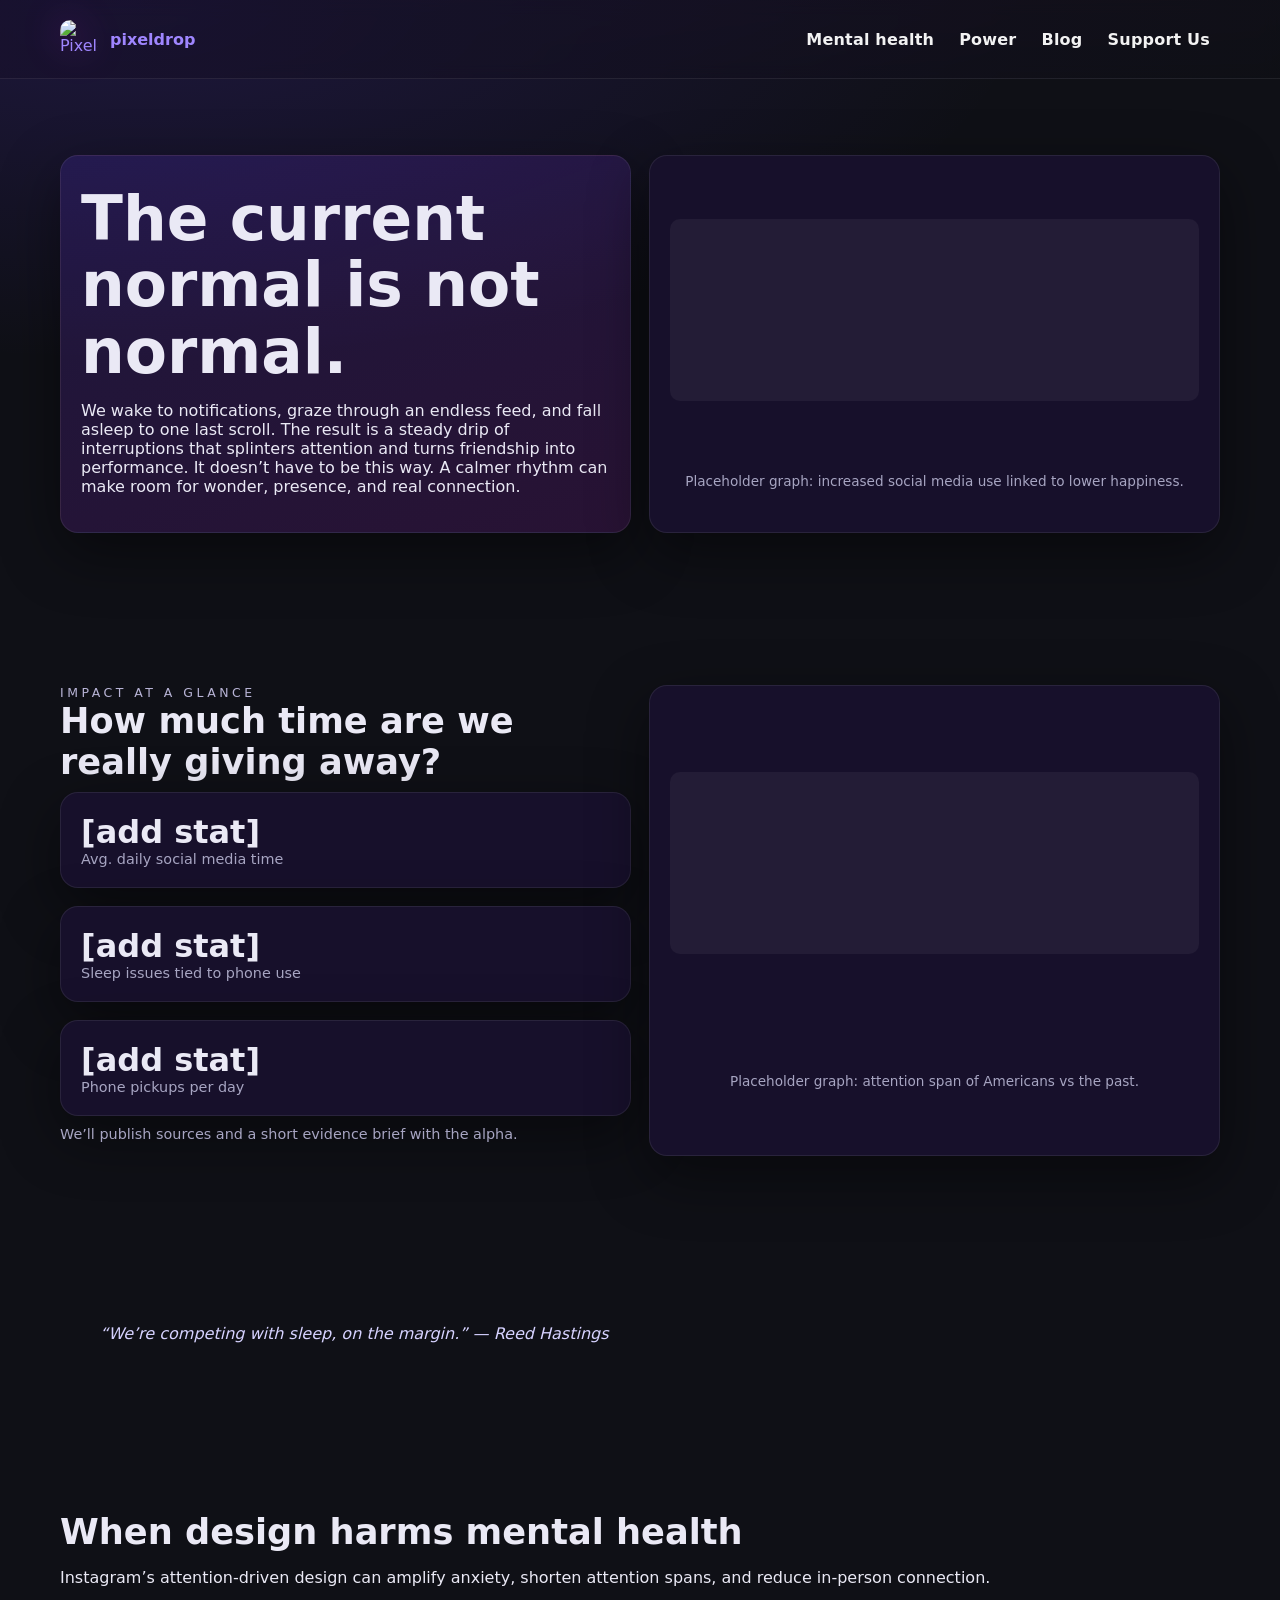
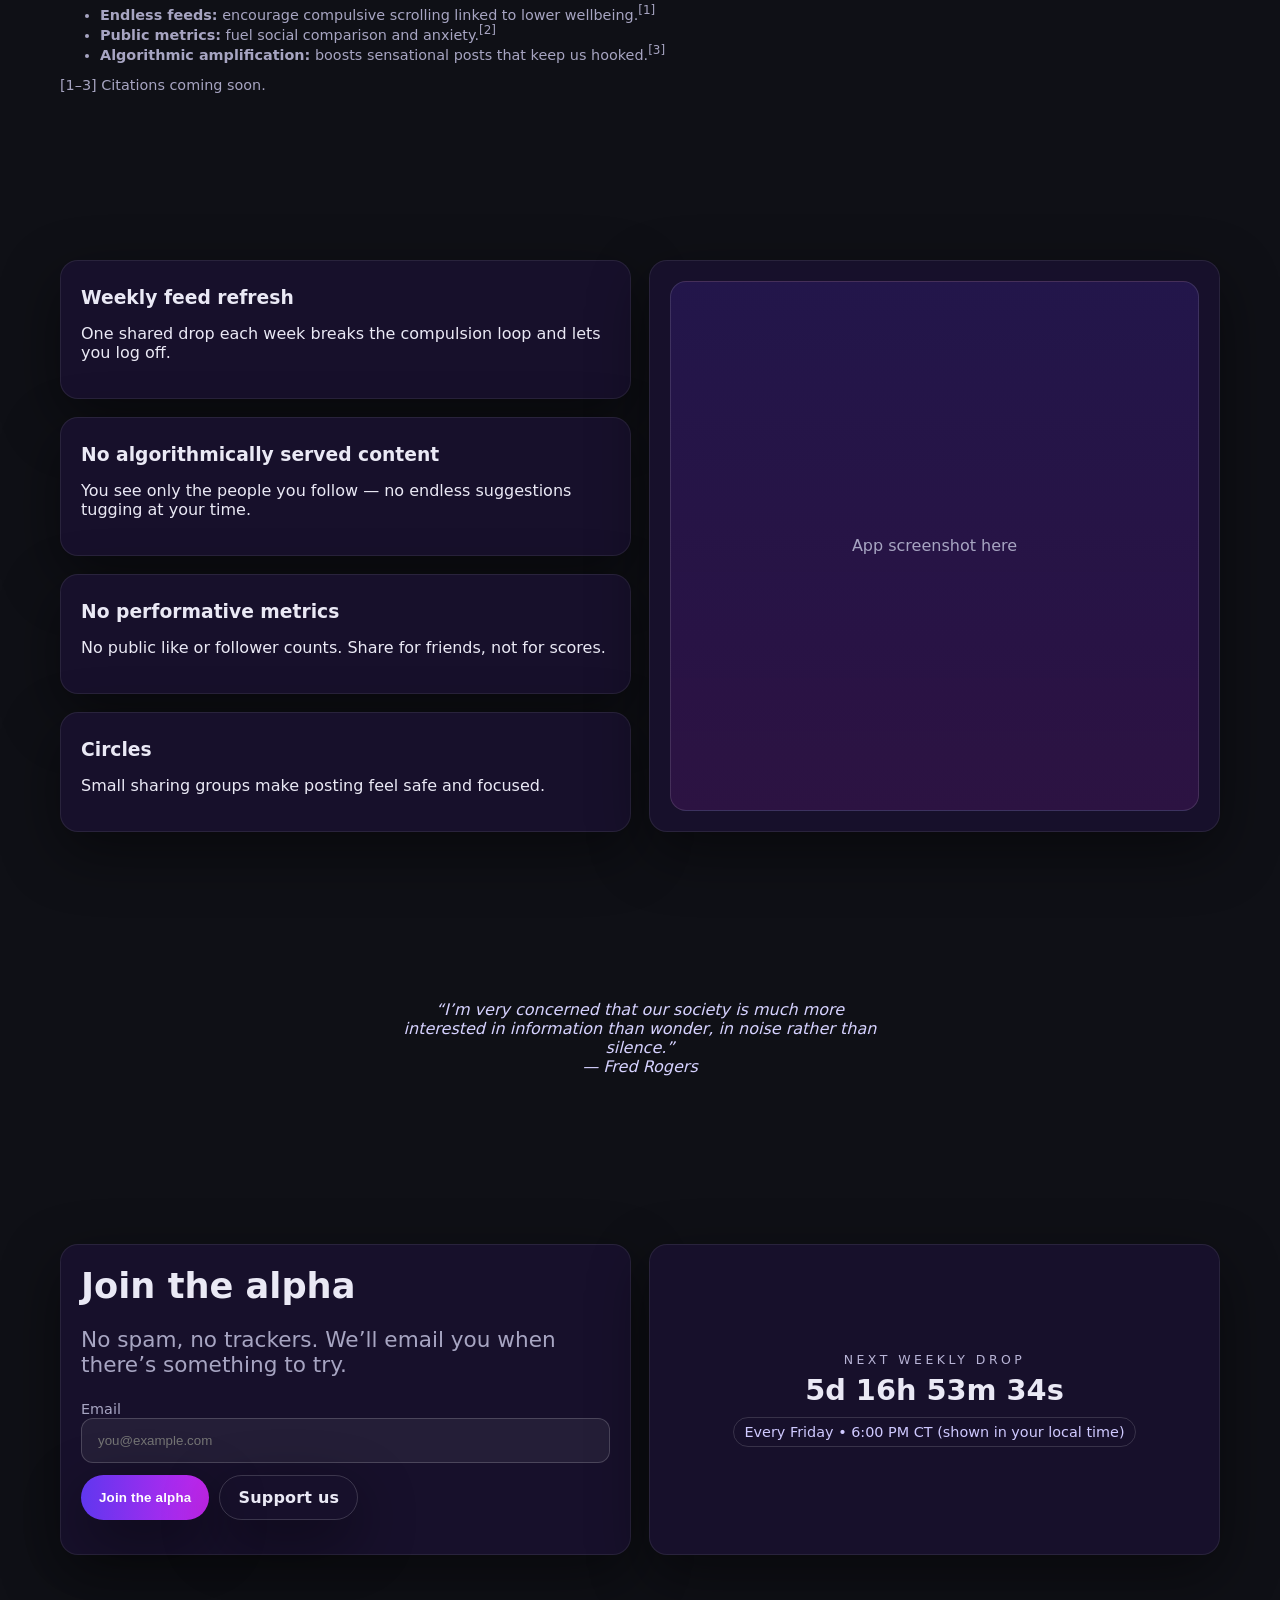
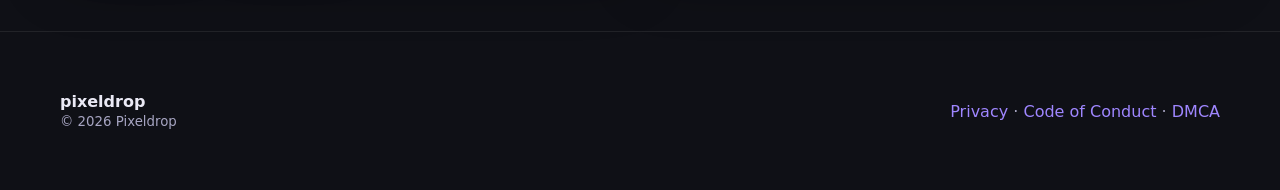
==== commit 778162c7: "Revamp landing content and navigation" ====
--- a/mental_health.html
+++ b/mental_health.html
@@ -35,8 +35,9 @@
     .container{ max-width:var(--max); margin:0 auto; padding:20px }
     header{ position:sticky; top:0; z-index:1000; background: linear-gradient(90deg, rgba(23,16,43,.65), rgba(15,16,22,.65)); backdrop-filter: blur(8px); border-bottom:1px solid rgba(255,255,255,.08) }
     .row{ display:flex; align-items:center; justify-content:space-between; gap:16px }
-    nav a{ margin:0 10px; font-weight:700; letter-spacing:.2px; opacity:.95 }
-    nav a.active{ text-decoration:underline }
+    nav a{ margin:0 10px; font-weight:700; letter-spacing:.2px; opacity:.95; color:white; text-decoration:none }
+    nav a:hover{ text-decoration:none }
+    nav a.active{ text-decoration:none }
     .brand{ display:flex; align-items:center; gap:12px }
     .brand .logo{ width:38px; height:38px; border-radius:10px; filter: drop-shadow(0 0 18px rgba(197,38,238,.35)) }
     .btn{ display:inline-flex; align-items:center; gap:10px; padding:12px 18px; border-radius:999px; font-weight:800; letter-spacing:.2px; border:0; cursor:pointer; box-shadow: var(--shadow) }
@@ -74,7 +75,6 @@
         <strong>pixeldrop</strong>
       </a>
       <nav aria-label="Primary">
-        <a href="/how-it-works">How it works</a>
         <a href="/mental-health" class="active">Mental health</a>
         <a href="/power">Power</a>
         <a href="/blog">Blog</a>
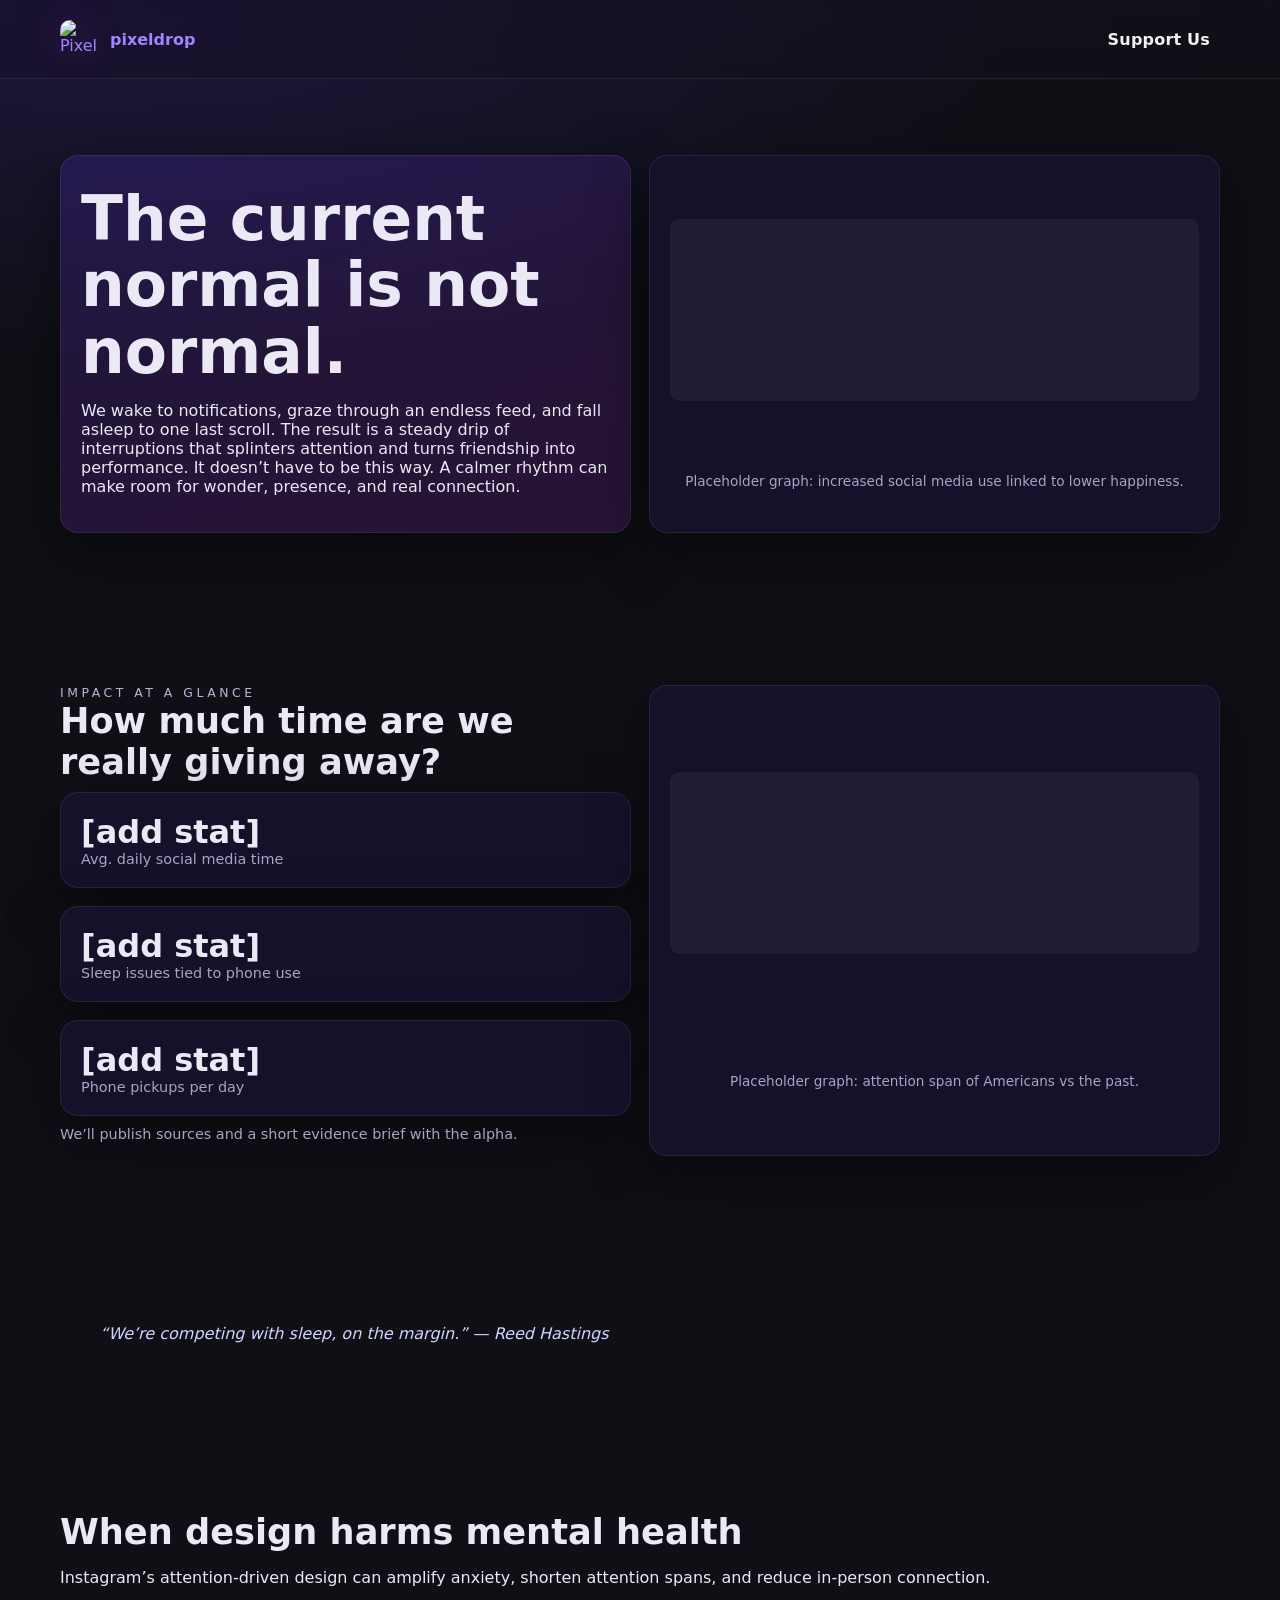
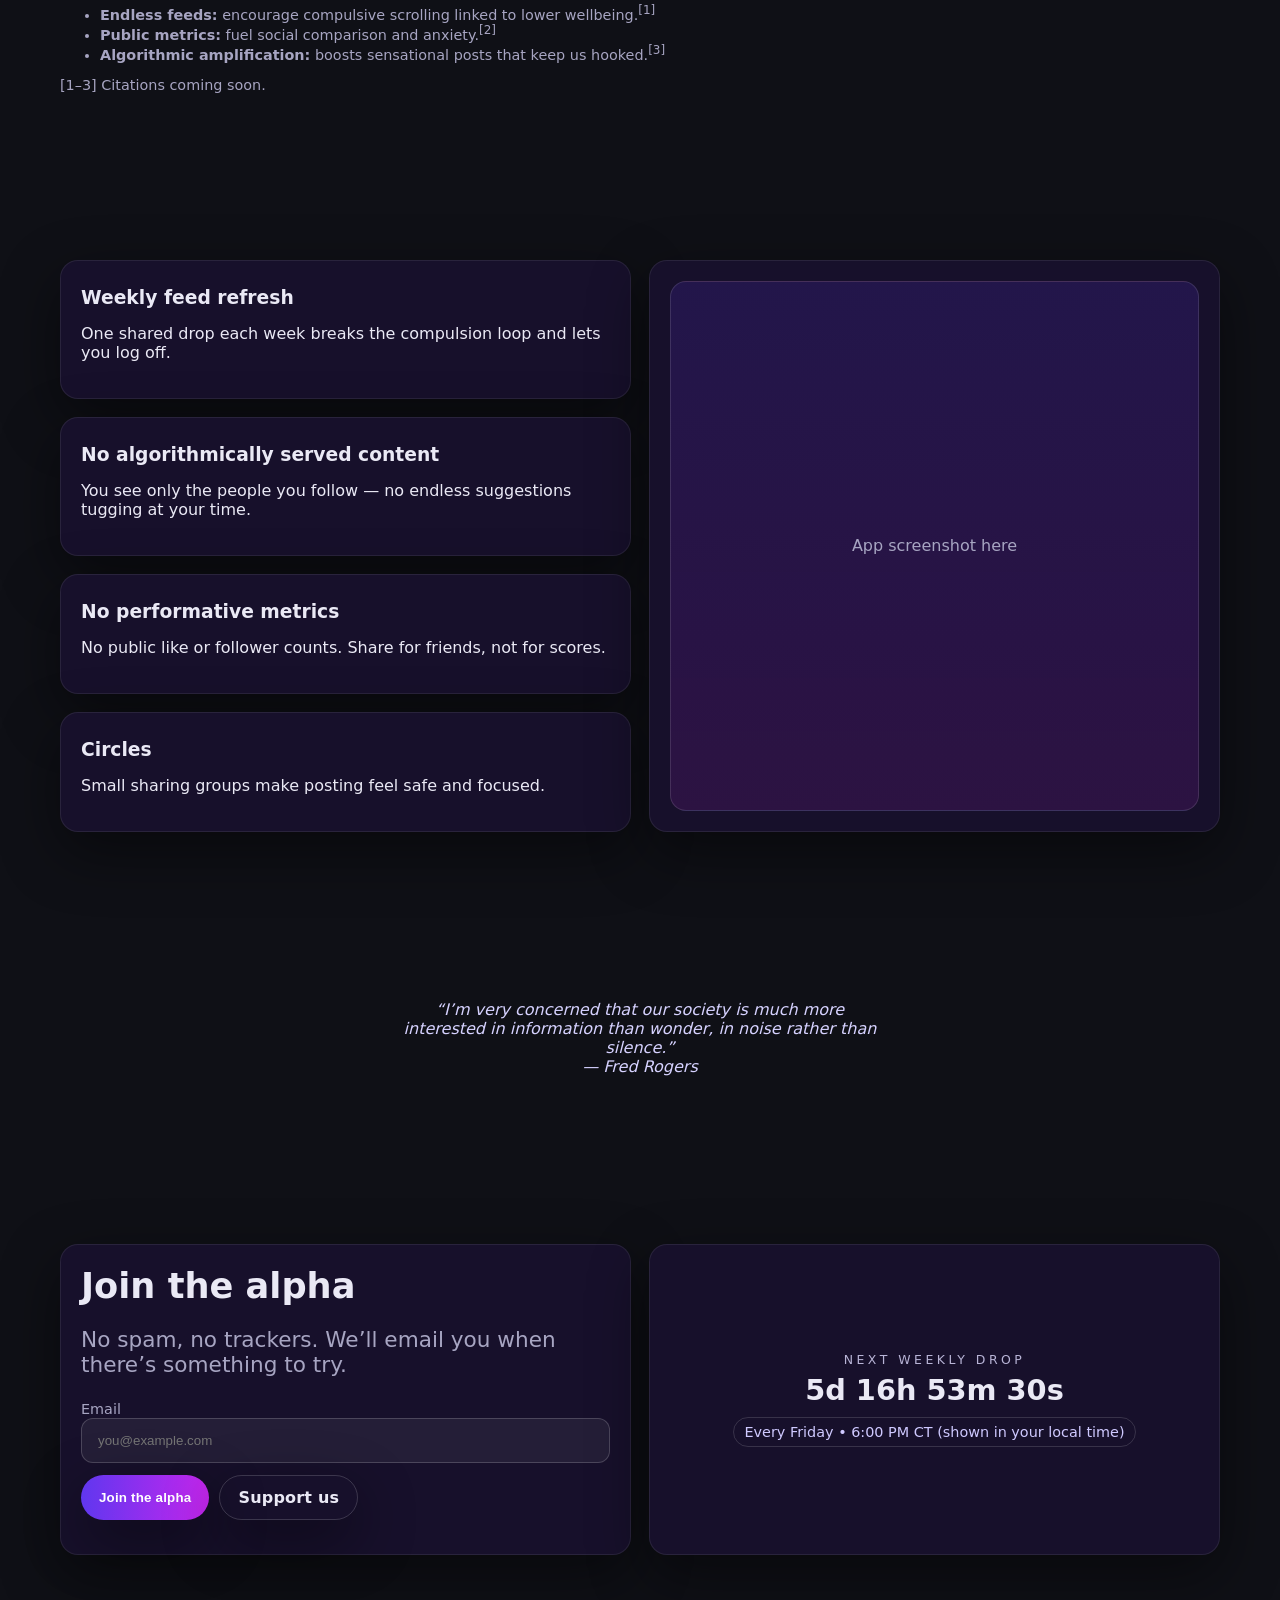
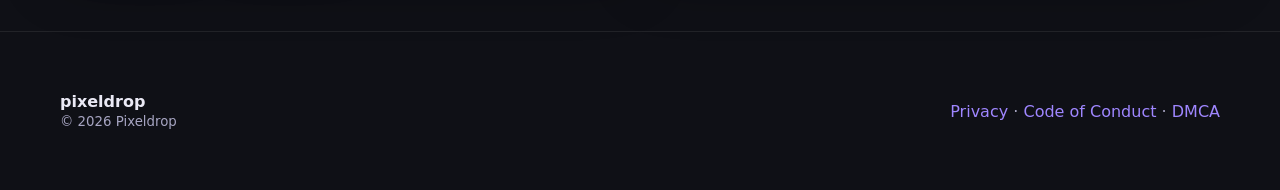
==== commit edf2aeb7: "Refresh hero CTA and navigation" ====
--- a/mental_health.html
+++ b/mental_health.html
@@ -75,9 +75,6 @@
         <strong>pixeldrop</strong>
       </a>
       <nav aria-label="Primary">
-        <a href="/mental-health" class="active">Mental health</a>
-        <a href="/power">Power</a>
-        <a href="/blog">Blog</a>
         <a href="/support-us">Support Us</a>
       </nav>
     </div>
